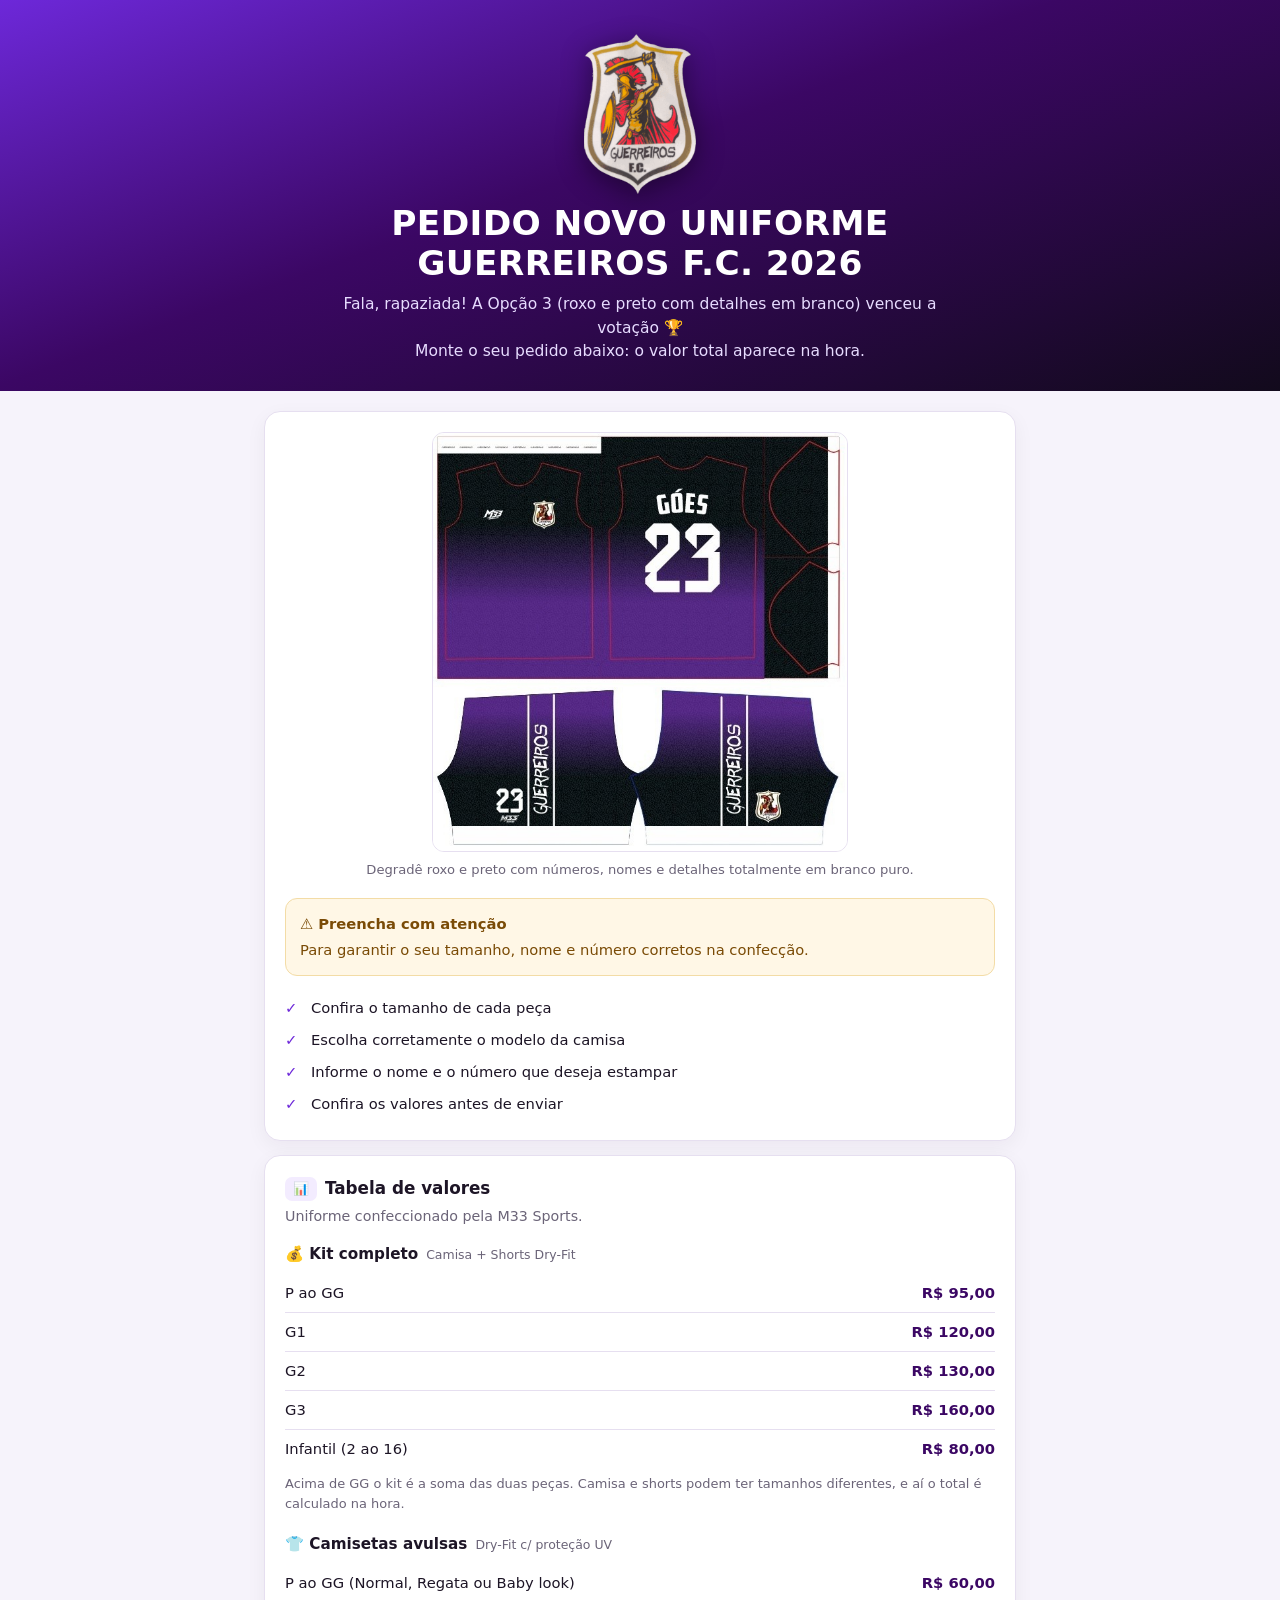
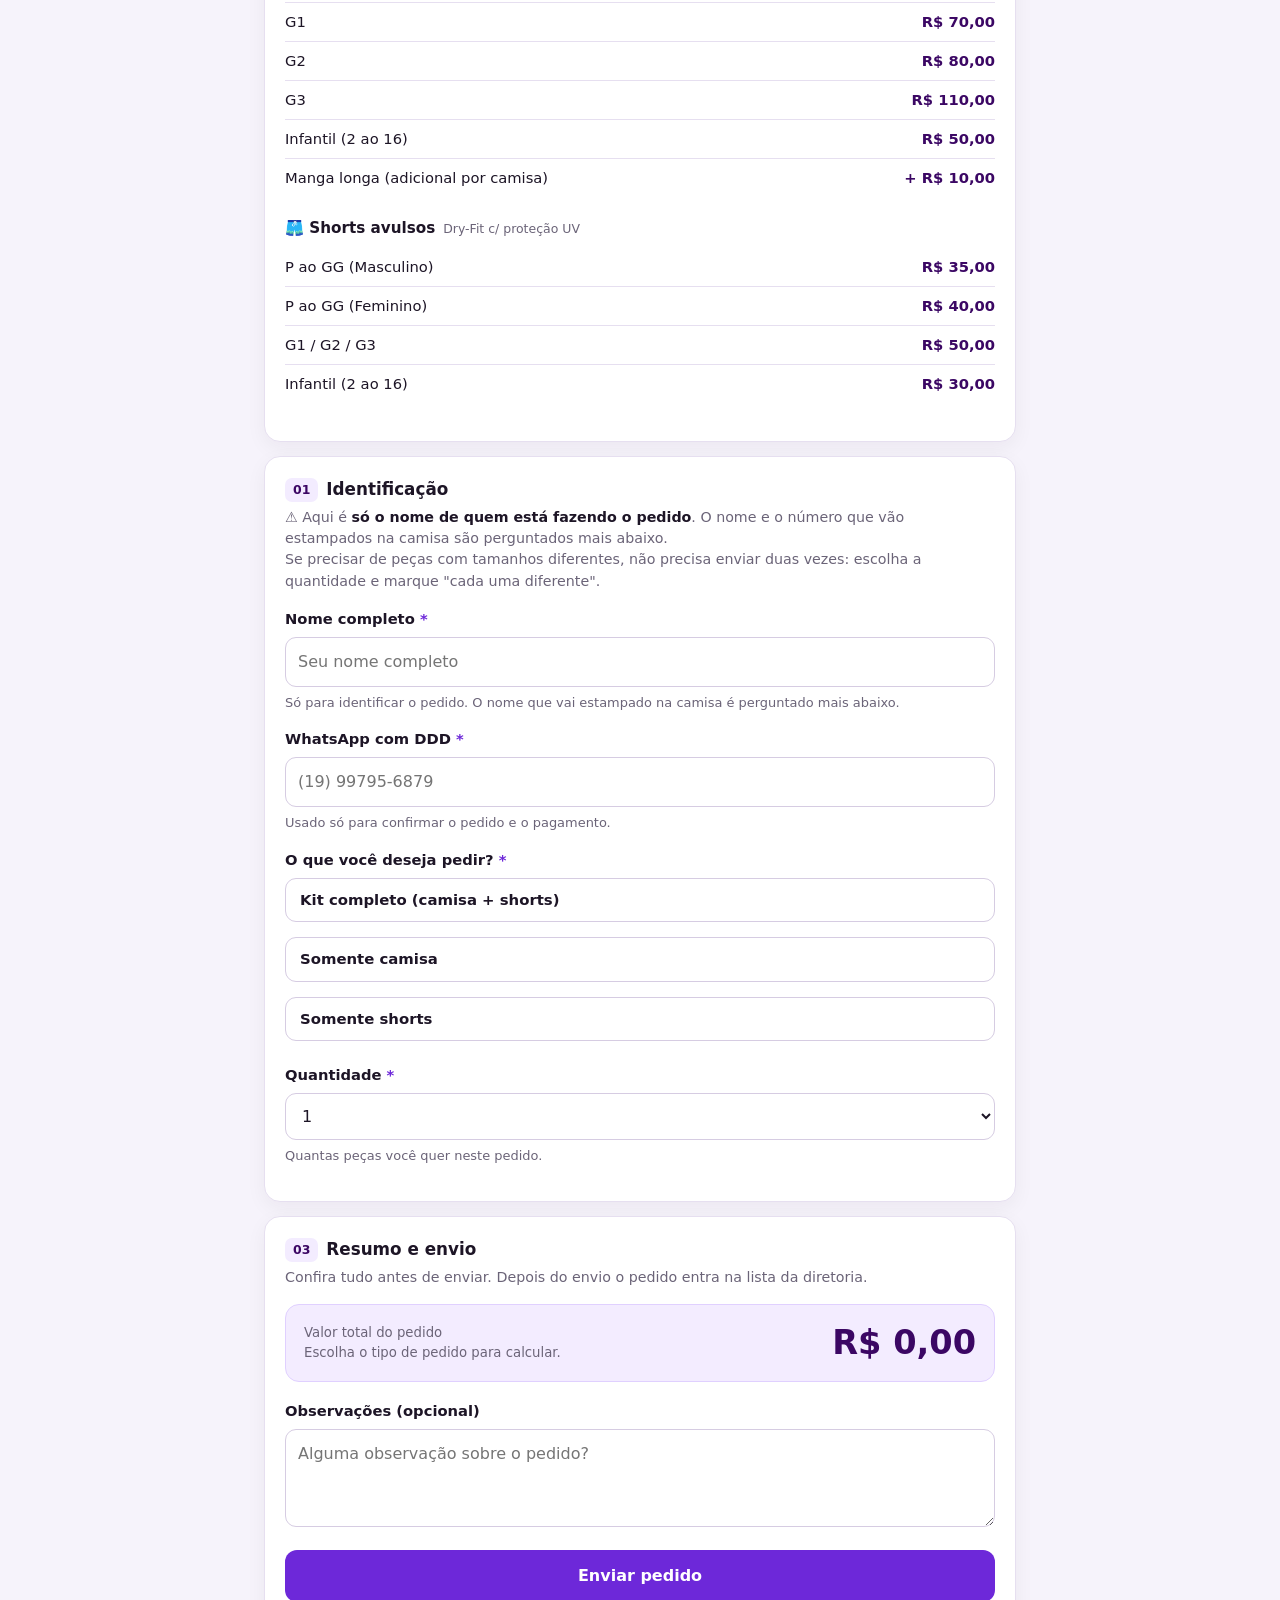
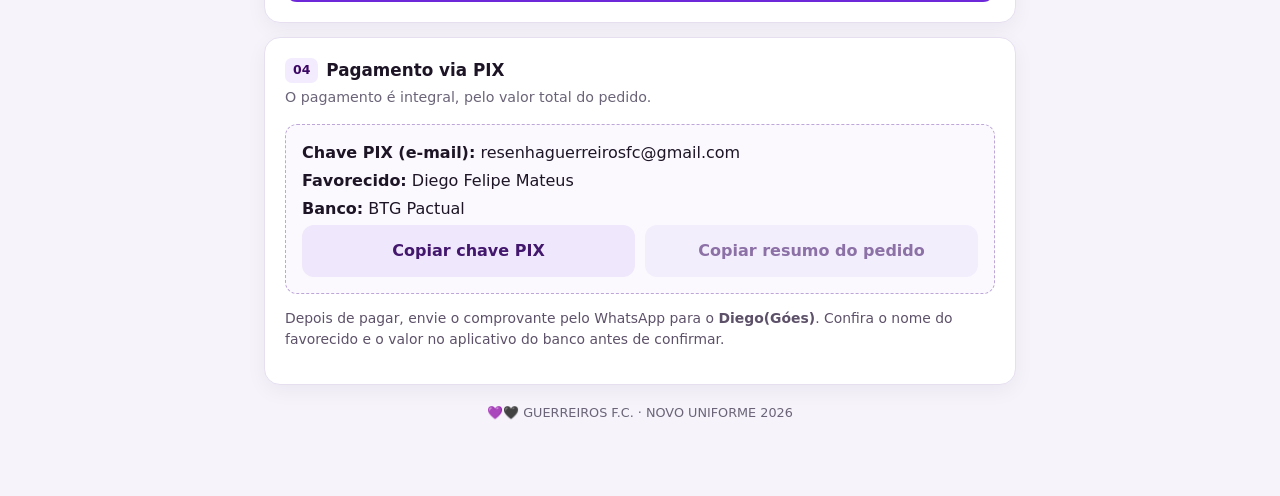
==== static/uniforme/index.html @ be7b04c0 "fix(uniforme): show the sleeve question on the kit section too The handler that reveals it tested th" ====
<!DOCTYPE html>
<html lang="pt-BR">
<head>
<meta charset="utf-8">
<meta name="viewport" content="width=device-width, initial-scale=1">
<meta name="robots" content="noindex">
<meta name="theme-color" content="#2b0b45">
<link rel="icon" type="image/png" href="favicon-guerreiros.png">
<link rel="apple-touch-icon" href="apple-touch-icon.png">
<title>Pedido Novo Uniforme Guerreiros F.C. 2026</title>
<meta property="og:title" content="Pedido Novo Uniforme Guerreiros F.C. 2026">
<meta property="og:description" content="A Opção 3 venceu a votação. Escolha seu tamanho, modelo e número. O valor total aparece na hora.">
<meta property="og:image" content="https://dfmateus.github.io/uniforme/uniforme-opcao-3.jpg">
<meta property="og:type" content="website">
<style>
:root{
  --purple:#6d28d9; --purple-deep:#3b0764; --purple-soft:#f3ecff;
  --ink:#1d1526; --muted:#6b6478; --line:#e6dff0; --bg:#f6f3fb;
  --ok:#15803d; --err:#b91c1c; --radius:16px;
}
*{box-sizing:border-box}
.hidden{display:none!important}
html{scroll-behavior:smooth}
body{margin:0;background:var(--bg);color:var(--ink);line-height:1.5;
  font-family:system-ui,-apple-system,"Segoe UI",Roboto,Arial,sans-serif}

/* Header mirrors the uniform: purple fading into black */
header{background:linear-gradient(160deg,#6d28d9 0%,#3b0764 45%,#120a1c 100%);color:#fff;
  padding:34px 18px 28px;text-align:center}
header .eyebrow{font-size:.74rem;letter-spacing:.18em;text-transform:uppercase;opacity:.75}
header h1{font-size:clamp(1.5rem,5.2vw,2.15rem);line-height:1.15;margin:8px 0 10px;letter-spacing:.01em}
header p{max-width:620px;margin:0 auto;color:#e7dcff;font-size:.97rem}
header .crest{display:block;margin:0 auto 10px;width:112px;height:auto;
  filter:drop-shadow(0 6px 14px rgba(0,0,0,.45))}

main{max-width:780px;margin:20px auto 0;padding:0 14px 48px}
.card{background:#fff;border:1px solid var(--line);border-radius:var(--radius);
  padding:20px;margin:14px 0;box-shadow:0 6px 20px rgba(42,18,49,.05)}
.card h2{font-size:1.05rem;margin:0 0 4px;display:flex;align-items:center;gap:8px}
.card h2 .num{background:var(--purple-soft);color:var(--purple-deep);font-size:.78rem;
  font-weight:800;border-radius:7px;padding:3px 8px}
.card .lead{color:var(--muted);font-size:.89rem;margin:0 0 16px}
.card .lead strong{color:var(--ink)}

figure{margin:0}
/* Capped height so the form is not pushed below the fold on a desktop screen.
   On a phone the width limit wins first and nothing changes. */
figure img{display:block;margin:0 auto;max-width:100%;max-height:420px;width:auto;height:auto;
  border-radius:12px;border:1px solid var(--line)}
figcaption{font-size:.82rem;color:var(--muted);margin-top:8px;text-align:center}

.checklist{margin:16px 0 0;padding:0;list-style:none}
.checklist li{position:relative;padding:5px 0 5px 26px;font-size:.92rem}
.checklist li::before{content:"✓";position:absolute;left:0;top:5px;color:var(--purple);font-weight:800}

h3.pricegroup{font-size:.95rem;margin:20px 0 8px;display:flex;align-items:baseline;gap:8px;flex-wrap:wrap}
h3.pricegroup:first-of-type{margin-top:4px}
h3.pricegroup span{font-size:.78rem;font-weight:500;color:var(--muted)}
table.price{width:100%;border-collapse:collapse;font-size:.92rem;margin-bottom:18px}
table.price td{padding:8px 0;border-bottom:1px solid var(--line)}
table.price td:last-child{text-align:right;font-weight:750;white-space:nowrap;color:var(--purple-deep)}
table.price tr:last-child td{border-bottom:0}

.field{margin:16px 0}
.field:first-of-type{margin-top:0}
label,.legend{display:block;font-size:.92rem;font-weight:650;margin-bottom:7px}
.req{color:var(--purple);font-weight:800}
input[type=text],input[type=tel],select,textarea{
  width:100%;padding:12px;border:1px solid #d6cce2;border-radius:11px;background:#fff;
  font:inherit;color:var(--ink)}
input:focus-visible,select:focus-visible,textarea:focus-visible{
  outline:3px solid #cdb2fb;outline-offset:1px;border-color:var(--purple)}
textarea{resize:vertical}
.hint{font-size:.81rem;color:var(--muted);margin:6px 0 0}
.upper{text-transform:uppercase}
.two{display:grid;grid-template-columns:repeat(2,minmax(0,1fr));gap:14px}
fieldset{border:0;padding:0;margin:16px 0}
fieldset:first-of-type{margin-top:0}

/* Radio chips: easier to hit on a phone than a dropdown */
.chips{display:flex;flex-wrap:wrap;gap:8px}
.chip{position:relative;display:inline-flex}
.chip input{position:absolute;inset:0;opacity:0;cursor:pointer;margin:0}
.chip span{display:inline-flex;align-items:center;justify-content:center;min-width:52px;
  padding:10px 14px;border:1px solid #d6cce2;border-radius:11px;background:#fff;
  font-size:.93rem;font-weight:620;cursor:pointer;transition:background .12s,border-color .12s}
.chip input:checked+span{background:var(--purple);border-color:var(--purple);color:#fff}
.chip input:focus-visible+span{outline:3px solid #cdb2fb;outline-offset:1px}
.chips.wide .chip span{min-width:0;flex:1}
.chips.stack{flex-direction:column}
.chips.stack .chip,.chips.stack .chip span{width:100%}
.chips.stack .chip span{justify-content:flex-start}

/* One card per piece when the order has several different ones */
.variant{border:1px solid var(--line);border-radius:14px;padding:16px;margin:0 0 14px;background:#fcfbfe}
.variant:last-child{margin-bottom:0}
.variantTitle{margin:0 0 14px;font-size:.84rem;font-weight:800;letter-spacing:.04em;
  text-transform:uppercase;color:var(--purple-deep);background:var(--purple-soft);
  display:inline-block;padding:5px 11px;border-radius:999px}

.err{display:none;color:var(--err);font-size:.84rem;font-weight:620;margin-top:7px}
.invalid .err{display:block}
.invalid .chip span,.invalid input[type=text],.invalid input[type=tel],.invalid select{border-color:var(--err)}

.pricebox{background:var(--purple-soft);border:1px solid #e0d0ff;border-radius:14px;padding:18px}
.totalrow{display:flex;align-items:center;justify-content:space-between;gap:14px;flex-wrap:wrap}
.total{font-size:2.1rem;font-weight:850;color:var(--purple-deep);white-space:nowrap;line-height:1}
.small{font-size:.83rem;color:var(--muted)}
.breakdown{margin:12px 0 0;padding:12px 0 0;border-top:1px dashed #cdb8f0;font-size:.86rem}
.breakdown div{display:flex;justify-content:space-between;gap:12px;padding:2px 0}

button{border:0;border-radius:12px;padding:14px 16px;font:inherit;font-weight:750;cursor:pointer}
button:disabled{opacity:.6;cursor:not-allowed}
.primary{background:var(--purple);color:#fff;width:100%;font-size:1rem}
.primary:hover:not(:disabled){background:#5b21b6}
.secondary{background:#efe7fb;color:#42176d;width:100%}
.secondary:hover:not(:disabled){background:#e5d8f8}
.actions{display:grid;grid-template-columns:1fr 1fr;gap:10px;margin-top:14px}

.pix{background:#fbf9fe;border:1px dashed #bda6d8;border-radius:12px;padding:16px;overflow-wrap:anywhere}
.pix div+div{margin-top:4px}
.notice{font-size:.87rem;color:#5d5169}
.banner{border-radius:12px;padding:14px;margin-top:16px;font-size:.92rem}
.banner.ok{background:#eafaf0;border:1px solid #b6e6c9;color:#14532d}
.banner.warn{background:#fff7e6;border:1px solid #f3dca6;color:#7a4b06}
.banner.bad{background:#fdecec;border:1px solid #f3bfbf;color:#7f1d1d}
.banner strong{display:block;margin-bottom:4px}
pre.summary{white-space:pre-wrap;font:inherit;font-size:.9rem;background:#faf8fd;
  border:1px solid var(--line);border-radius:11px;padding:14px;margin:12px 0}
.hp{position:absolute;left:-9999px;width:1px;height:1px;overflow:hidden}
footer{text-align:center;color:var(--muted);font-size:.8rem;padding:4px 0 26px}

@media(max-width:600px){
  .two,.actions{grid-template-columns:1fr}
  .card{padding:16px}
  .total{font-size:1.8rem}
  .chip span{min-width:46px;padding:10px 12px}
}
</style>
</head>
<body>

<header>
  <img class="crest" src="escudo-guerreiros.png" width="112" height="160"
       alt="Escudo do Guerreiros F.C.: guerreiro com elmo, escudo e espada erguida">
  <h1>PEDIDO NOVO UNIFORME<br>GUERREIROS F.C. 2026</h1>
  <p>Fala, rapaziada! A Opção 3 (roxo e preto com detalhes em branco) venceu a votação 🏆<br>
     Monte o seu pedido abaixo: o valor total aparece na hora.</p>
</header>

<main>

<section class="card">
  <figure>
    <img src="uniforme-opcao-3.jpg" alt="Arte do uniforme: camisa com degradê roxo e preto, nome e número em branco, e shorts com a faixa GUERREIROS na lateral" loading="lazy">
    <figcaption>Degradê roxo e preto com números, nomes e detalhes totalmente em branco puro.</figcaption>
  </figure>

  <div class="banner warn" style="margin-top:18px">
    <strong>⚠️ Preencha com atenção</strong>
    Para garantir o seu tamanho, nome e número corretos na confecção.
  </div>

  <ul class="checklist">
    <li>Confira o tamanho de cada peça</li>
    <li>Escolha corretamente o modelo da camisa</li>
    <li>Informe o nome e o número que deseja estampar</li>
    <li>Confira os valores antes de enviar</li>
  </ul>
</section>

<section class="card">
  <h2><span class="num">📊</span> Tabela de valores</h2>
  <p class="lead">Uniforme confeccionado pela M33 Sports.</p>

  <h3 class="pricegroup">💰 Kit completo <span>Camisa + Shorts Dry-Fit</span></h3>
  <table class="price">
    <tr><td>P ao GG</td><td>R$ 95,00</td></tr>
    <tr><td>G1</td><td>R$ 120,00</td></tr>
    <tr><td>G2</td><td>R$ 130,00</td></tr>
    <tr><td>G3</td><td>R$ 160,00</td></tr>
    <tr><td>Infantil (2 ao 16)</td><td>R$ 80,00</td></tr>
  </table>
  <p class="hint" style="margin:-12px 0 18px">Acima de GG o kit é a soma das duas peças. Camisa e shorts podem ter tamanhos diferentes, e aí o total é calculado na hora.</p>

  <h3 class="pricegroup">👕 Camisetas avulsas <span>Dry-Fit c/ proteção UV</span></h3>
  <table class="price">
    <tr><td>P ao GG (Normal, Regata ou Baby look)</td><td>R$ 60,00</td></tr>
    <tr><td>G1</td><td>R$ 70,00</td></tr>
    <tr><td>G2</td><td>R$ 80,00</td></tr>
    <tr><td>G3</td><td>R$ 110,00</td></tr>
    <tr><td>Infantil (2 ao 16)</td><td>R$ 50,00</td></tr>
    <tr><td>Manga longa (adicional por camisa)</td><td>+ R$ 10,00</td></tr>
  </table>

  <h3 class="pricegroup">🩳 Shorts avulsos <span>Dry-Fit c/ proteção UV</span></h3>
  <table class="price">
    <tr><td>P ao GG (Masculino)</td><td>R$ 35,00</td></tr>
    <tr><td>P ao GG (Feminino)</td><td>R$ 40,00</td></tr>
    <tr><td>G1 / G2 / G3</td><td>R$ 50,00</td></tr>
    <tr><td>Infantil (2 ao 16)</td><td>R$ 30,00</td></tr>
  </table>
</section>

<form id="order" novalidate>
  <!-- Honeypot. A human never sees this; bots fill every field they find. -->
  <div class="hp" aria-hidden="true"><label for="website">Não preencha</label><input type="text" id="website" name="website" tabindex="-1" autocomplete="off"></div>

  <section class="card">
    <h2><span class="num">01</span> Identificação</h2>
    <p class="lead">⚠️ Aqui é <strong>só o nome de quem está fazendo o pedido</strong>. O nome e o número que vão estampados na camisa são perguntados mais abaixo.<br>
      Se precisar de peças com tamanhos diferentes, não precisa enviar duas vezes: escolha a quantidade e marque "cada uma diferente".</p>

    <div class="field" id="f-nome">
      <label for="nome">Nome completo <span class="req">*</span></label>
      <input type="text" id="nome" name="nome" autocomplete="name" placeholder="Seu nome completo" maxlength="80">
      <p class="hint">Só para identificar o pedido. O nome que vai estampado na camisa é perguntado mais abaixo.</p>
      <p class="err">Informe seu nome completo.</p>
    </div>

    <div class="field" id="f-whatsapp">
      <label for="whatsapp">WhatsApp com DDD <span class="req">*</span></label>
      <input type="tel" id="whatsapp" name="whatsapp" inputmode="numeric" autocomplete="tel" placeholder="(19) 99795-6879" maxlength="16">
      <p class="hint">Usado só para confirmar o pedido e o pagamento.</p>
      <p class="err">Informe um número com DDD, 10 ou 11 dígitos.</p>
    </div>

    <fieldset id="f-tipo">
      <span class="legend">O que você deseja pedir? <span class="req">*</span></span>
      <div class="chips stack" data-chips="tipo"></div>
      <p class="err">Escolha o tipo do pedido.</p>
    </fieldset>

    <div class="field" id="f-quantidade">
      <label for="quantidade">Quantidade <span class="req">*</span></label>
      <select id="quantidade" name="quantidade">
        <option value="1" selected>1</option><option value="2">2</option><option value="3">3</option>
        <option value="4">4</option><option value="5">5</option><option value="6">6</option>
        <option value="7">7</option><option value="8">8</option><option value="9">9</option><option value="10">10</option>
      </select>
      <p class="hint">Quantas peças você quer neste pedido.</p>
    </div>

    <fieldset id="f-modo" class="hidden">
      <span class="legend">As peças são todas iguais? <span class="req">*</span></span>
      <div class="chips stack" data-chips="modo"></div>
      <p class="hint">Iguais quer dizer mesmo tamanho, modelo, nome e número em todas.</p>
      <p class="err">Escolha se as peças são iguais ou diferentes.</p>
    </fieldset>
  </section>

  <!-- 02 - KIT -->
  <section class="card hidden" id="sec-kit" data-type="kit">
    <h2><span class="num">02</span> Kit completo</h2>
    <p class="lead">Camisa + shorts Dry-Fit com proteção UV. P ao GG sai por R$&nbsp;95,00. Nos outros tamanhos o total é a soma das duas peças.</p>

    <fieldset id="f-kitCamisaTamanho">
      <span class="legend">Tamanho da camisa <span class="req">*</span></span>
      <div class="chips" data-chips="kitCamisaTamanho"></div>
      <p class="err">Escolha o tamanho da camisa.</p>
    </fieldset>
    <div class="field hidden" id="f-kitCamisaInfantil">
      <label for="kitCamisaInfantil">Tamanho infantil da camisa <span class="req">*</span></label>
      <select id="kitCamisaInfantil" name="kitCamisaInfantil" data-child="true"></select>
      <p class="err">Escolha o tamanho infantil da camisa.</p>
    </div>

    <fieldset id="f-kitCamisaModelo">
      <span class="legend">Modelo da camisa <span class="req">*</span></span>
      <div class="chips" data-chips="kitCamisaModelo"></div>
      <p class="err">Escolha o modelo da camisa.</p>
    </fieldset>

    <fieldset id="f-kitManga" class="hidden">
      <span class="legend">Manga <span class="req">*</span></span>
      <div class="chips" data-chips="kitManga"></div>
      <p class="hint">A manga longa custa R$ 10,00 a mais por camisa.</p>
      <p class="err">Escolha o comprimento da manga.</p>
    </fieldset>

    <fieldset id="f-kitShortsTamanho">
      <span class="legend">Tamanho do shorts <span class="req">*</span></span>
      <div class="chips" data-chips="kitShortsTamanho"></div>
      <p class="err">Escolha o tamanho do shorts.</p>
    </fieldset>
    <div class="field hidden" id="f-kitShortsInfantil">
      <label for="kitShortsInfantil">Tamanho infantil do shorts <span class="req">*</span></label>
      <select id="kitShortsInfantil" name="kitShortsInfantil" data-child="true"></select>
      <p class="err">Escolha o tamanho infantil do shorts.</p>
    </div>

    <fieldset id="f-kitShortsModelo">
      <span class="legend">Modelo do shorts <span class="req">*</span></span>
      <div class="chips" data-chips="kitShortsModelo"></div>
      <p class="err">Escolha o modelo do shorts.</p>
    </fieldset>

    <div class="two">
      <div class="field" id="f-kitEstampa">
        <label for="kitEstampa">Nome para estampar nas costas <span class="req">*</span></label>
        <input type="text" id="kitEstampa" name="kitEstampa" class="upper" maxlength="14" placeholder="GÓES" autocomplete="off">
        <p class="hint">Exatamente como deve aparecer, com acento se tiver.</p>
        <p class="err">Informe o nome que vai estampado.</p>
      </div>
      <div class="field" id="f-kitNumero">
        <label for="kitNumero">Número do uniforme <span class="req">*</span></label>
        <input type="text" id="kitNumero" name="kitNumero" inputmode="numeric" maxlength="2" placeholder="23" autocomplete="off">
        <p class="hint">Vai nas costas da camisa e no shorts.</p>
        <p class="err">Informe um número de 0 a 99.</p>
      </div>
    </div>
  </section>

  <!-- 03 - CAMISA AVULSA -->
  <section class="card hidden" id="sec-camisa" data-type="camisa">
    <h2><span class="num">02</span> Camisa avulsa</h2>
    <p class="lead">Dry-Fit com proteção UV. P ao GG R$&nbsp;60,00 · G1 R$&nbsp;70,00 · G2 R$&nbsp;80,00 · G3 R$&nbsp;110,00 · Infantil R$&nbsp;50,00.</p>

    <fieldset id="f-camisaModelo">
      <span class="legend">Modelo da camisa <span class="req">*</span></span>
      <div class="chips" data-chips="camisaModelo"></div>
      <p class="err">Escolha o modelo da camisa.</p>
    </fieldset>

    <fieldset id="f-camisaManga" class="hidden">
      <span class="legend">Manga <span class="req">*</span></span>
      <div class="chips" data-chips="camisaManga"></div>
      <p class="hint">A manga longa custa R$ 10,00 a mais por camisa.</p>
      <p class="err">Escolha o comprimento da manga.</p>
    </fieldset>

    <fieldset id="f-camisaTamanho">
      <span class="legend">Tamanho da camisa <span class="req">*</span></span>
      <div class="chips" data-chips="camisaTamanho"></div>
      <p class="err">Escolha o tamanho da camisa.</p>
    </fieldset>
    <div class="field hidden" id="f-camisaInfantil">
      <label for="camisaInfantil">Tamanho infantil <span class="req">*</span></label>
      <select id="camisaInfantil" name="camisaInfantil" data-child="true"></select>
      <p class="err">Escolha o tamanho infantil.</p>
    </div>

    <div class="two">
      <div class="field" id="f-camisaEstampa">
        <label for="camisaEstampa">Nome para estampar nas costas <span class="req">*</span></label>
        <input type="text" id="camisaEstampa" name="camisaEstampa" class="upper" maxlength="14" placeholder="GÓES" autocomplete="off">
        <p class="hint">Exatamente como deve aparecer, com acento se tiver.</p>
        <p class="err">Informe o nome que vai estampado.</p>
      </div>
      <div class="field" id="f-camisaNumero">
        <label for="camisaNumero">Número <span class="req">*</span></label>
        <input type="text" id="camisaNumero" name="camisaNumero" inputmode="numeric" maxlength="2" placeholder="23" autocomplete="off">
        <p class="hint">Vai estampado nas costas.</p>
        <p class="err">Informe um número de 0 a 99.</p>
      </div>
    </div>
  </section>

  <!-- 04 - SHORTS AVULSO -->
  <section class="card hidden" id="sec-shorts" data-type="shorts">
    <h2><span class="num">02</span> Shorts avulso</h2>
    <p class="lead">Dry-Fit com proteção UV. P ao GG masculino R$&nbsp;35,00 · P ao GG feminino R$&nbsp;40,00 · G1, G2 e G3 R$&nbsp;50,00 · Infantil R$&nbsp;30,00.</p>

    <fieldset id="f-shortsModelo">
      <span class="legend">Modelo do shorts <span class="req">*</span></span>
      <div class="chips" data-chips="shortsModelo"></div>
      <p class="err">Escolha o modelo do shorts.</p>
    </fieldset>

    <fieldset id="f-shortsTamanho">
      <span class="legend">Tamanho do shorts <span class="req">*</span></span>
      <div class="chips" data-chips="shortsTamanho"></div>
      <p class="err">Escolha o tamanho do shorts.</p>
    </fieldset>
    <div class="field hidden" id="f-shortsInfantil">
      <label for="shortsInfantil">Tamanho infantil <span class="req">*</span></label>
      <select id="shortsInfantil" name="shortsInfantil" data-child="true"></select>
      <p class="err">Escolha o tamanho infantil.</p>
    </div>

    <div class="field" id="f-shortsNumero">
      <label for="shortsNumero">Número <span class="req">*</span></label>
      <input type="text" id="shortsNumero" name="shortsNumero" inputmode="numeric" maxlength="2" placeholder="23" autocomplete="off">
      <p class="hint">Vai estampado no calção.</p>
      <p class="err">Informe um número de 0 a 99.</p>
    </div>
  </section>

  <!-- 02 - PEÇAS DIFERENTES: um bloco por peça, montado pelo JS -->
  <section class="card hidden" id="sec-variados">
    <h2><span class="num">02</span> <span id="variadosTitulo">Peças do pedido</span></h2>
    <p class="lead">Preencha cada peça separadamente. Cada uma pode ter tamanho, modelo, nome e número diferentes.</p>
    <div id="variantBlocks"></div>
  </section>

  <!-- 05 - RESUMO -->
  <section class="card">
    <h2><span class="num">03</span> Resumo e envio</h2>
    <p class="lead">Confira tudo antes de enviar. Depois do envio o pedido entra na lista da diretoria.</p>

    <div class="pricebox">
      <div class="totalrow">
        <div>
          <div class="small">Valor total do pedido</div>
          <div id="priceDescription" class="small">Escolha o tipo de pedido para calcular.</div>
        </div>
        <div id="total" class="total" aria-live="polite">R$ 0,00</div>
      </div>
      <div id="breakdown" class="breakdown hidden"></div>
    </div>

    <div class="field" style="margin-top:18px">
      <label for="observacoes">Observações (opcional)</label>
      <textarea id="observacoes" name="observacoes" rows="3" maxlength="400" placeholder="Alguma observação sobre o pedido?"></textarea>
    </div>

    <button class="primary" type="submit" id="submitBtn">Enviar pedido</button>
    <div id="feedback" aria-live="polite"></div>
  </section>
</form>

<section class="card">
  <h2><span class="num">04</span> Pagamento via PIX</h2>
  <p class="lead">O pagamento é integral, pelo valor total do pedido.</p>
  <div class="pix">
    <div><strong>Chave PIX (e-mail):</strong> <span id="pixKeyText">resenhaguerreirosfc@gmail.com</span></div>
    <div><strong>Favorecido:</strong> Diego Felipe Mateus</div>
    <div><strong>Banco:</strong> BTG Pactual</div>
    <div class="actions">
      <button class="secondary" type="button" id="copyPix">Copiar chave PIX</button>
      <button class="secondary" type="button" id="copySummaryTop" disabled>Copiar resumo do pedido</button>
    </div>
  </div>
  <p class="notice" style="margin-top:14px">Depois de pagar, envie o comprovante pelo WhatsApp para o <strong>Diego(Góes)</strong>. Confira o nome do favorecido e o valor no aplicativo do banco antes de confirmar.</p>
</section>

<footer>💜🖤 GUERREIROS F.C. · NOVO UNIFORME 2026</footer>
</main>

<script>
"use strict";

/* ------------------------------------------------------------------ *
 * CONFIG - the only block that needs editing after deploy
 * ------------------------------------------------------------------ */
const CONFIG = {
  // Apps Script Web App /exec URL. While empty, the page still works: it shows the
  // summary and the WhatsApp button instead of recording the order.
  // Script bound to the spreadsheet "Pedidos Uniforme Guerreiros FC 2026".
  endpoint: "https://script.google.com/macros/s/AKfycbzdvWFK5QsWZpdanAXpgMgGA-W8REr8YEk_vgu9JLSoWChkgcJrqfDo1t1im4iH87gB/exec",

  // WhatsApp that receives the order as a fallback. Digits only, country code first.
  // Diego (Góes), (19) 99679-1162. Leave empty to hide the button.
  whatsapp: "5519996791162",

  // Travels in the page source, so it is not a secret. It only stops bots that
  // crawl for open Apps Script endpoints.
  token: "guerreiros-2026",

  pixKey: "resenhaguerreirosfc@gmail.com",
  pixOwner: "Diego Felipe Mateus",
  pixBank: "BTG Pactual"
};

/* ------------------------------------------------------------------ *
 * Option data. Labels match the Google Form so the two can coexist.
 * ------------------------------------------------------------------ */
const SIZES = ["P", "M", "G", "GG", "G1", "G2", "G3", "Infantil"];
const CHILD_SIZES = ["2", "4", "6", "8", "10", "12", "14", "16"];
const SHIRT_MODELS = ["Normal", "Regata", "Feminino Baby look"];
const SHORTS_MODELS = ["Masculino", "Feminino"];
// Manga longa é adicional na tabela da M33, não um modelo. Regata não tem manga,
// então a escolha some quando o modelo é regata.
const SLEEVES = [
  { value: "Curta", label: "Manga curta" },
  { value: "Longa", label: "Manga longa (+R$ 10,00)" }
];
const LONG_SLEEVE_EXTRA = 10;   // reais por peça, "MANGA LONGA ADICIONAR R$ 10,00"
const LONG_SLEEVE_SUFFIX = " manga longa";
const ORDER_TYPES = [
  { value: "kit", label: "Kit completo (camisa + shorts)" },
  { value: "camisa", label: "Somente camisa" },
  { value: "shorts", label: "Somente shorts" }
];

const form = document.getElementById("order");
const $ = (id) => document.getElementById(id);

/* ------------------------------------------------------------------ *
 * Rendering
 * ------------------------------------------------------------------ */
function renderChips(name, values, opts) {
  const box = document.querySelector('[data-chips="' + name + '"]');
  if (!box) return;
  box.innerHTML = values.map(function (v) {
    const value = typeof v === "string" ? v : v.value;
    const label = typeof v === "string" ? v : v.label;
    return '<label class="chip"><input type="radio" name="' + name + '" value="' +
           value + '"><span>' + label + "</span></label>";
  }).join("");
  if (opts && opts.wide) box.classList.add("wide");
}

function renderChildSelect(id) {
  $(id).innerHTML = '<option value="">Selecione</option>' +
    CHILD_SIZES.map(function (s) { return '<option value="' + s + '">' + s + "</option>"; }).join("");
}

renderChips("tipo", ORDER_TYPES);
["kitCamisaTamanho", "kitShortsTamanho", "camisaTamanho", "shortsTamanho"]
  .forEach(function (n) { renderChips(n, SIZES); });
renderChips("kitCamisaModelo", SHIRT_MODELS);
renderChips("camisaModelo", SHIRT_MODELS);
renderChips("kitManga", SLEEVES);
renderChips("camisaManga", SLEEVES);
renderChips("kitShortsModelo", SHORTS_MODELS);
renderChips("shortsModelo", SHORTS_MODELS);
["kitCamisaInfantil", "kitShortsInfantil", "camisaInfantil", "shortsInfantil"].forEach(renderChildSelect);

/* ------------------------------------------------------------------ *
 * Reading the form
 * ------------------------------------------------------------------ */
function radio(name) {
  const el = form.elements[name];
  return el ? (el.value || "") : "";
}
function text(id) {
  return ($(id).value || "").trim();
}
function digits(s) {
  return (s || "").replace(/\D+/g, "");
}

/* ------------------------------------------------------------------ *
 * Pricing - M33 Sports table, orders above 10 pieces
 * ------------------------------------------------------------------ */
const STANDARD = ["P", "M", "G", "GG"];

function shirtPrice(size, longSleeve) {
  return shirtBasePrice(size) + (longSleeve ? LONG_SLEEVE_EXTRA : 0);
}
function shirtBasePrice(size) {
  if (STANDARD.indexOf(size) > -1) return 60;
  if (size === "G1") return 70;
  if (size === "G2") return 80;
  if (size === "G3") return 110;
  if (size === "Infantil") return 50;
  return 0;
}
function shortsPrice(size, model) {
  if (STANDARD.indexOf(size) > -1) return model === "Feminino" ? 40 : 35;
  if (size === "G1" || size === "G2" || size === "G3") return 50;
  if (size === "Infantil") return 30;
  return 0;
}
// The kit is the sum of both pieces, with one exception: P to GG is a flat R$ 95,00.
// That exception is what the kit table in the Google Form calls the promo price
// (infantil 80, G1 120, G2 130, G3 160 are already the plain sum).
function kitPrice(shirtSize, shortsSize, shortsModel, longSleeve) {
  var extra = longSleeve ? LONG_SLEEVE_EXTRA : 0;
  if (STANDARD.indexOf(shirtSize) > -1 && STANDARD.indexOf(shortsSize) > -1) return 95 + extra;
  return shirtBasePrice(shirtSize) + extra + shortsPrice(shortsSize, shortsModel);
}

const brl = (n) => n.toLocaleString("pt-BR", { style: "currency", currency: "BRL" });

/* ------------------------------------------------------------------ *
 * Items
 *
 * An order is a list of items. "Todas iguais" is one item with qtd = N,
 * "cada uma diferente" is N items with qtd = 1. Everything downstream, price,
 * validation, summary and payload, works on that list and never needs to know
 * which of the two the person picked.
 * ------------------------------------------------------------------ */
const FIELDS = {
  kit: ["camisaTamanho", "camisaInfantil", "camisaModelo", "manga",
        "shortsTamanho", "shortsInfantil", "shortsModelo", "estampa", "numero"],
  camisa: ["camisaModelo", "manga", "camisaTamanho", "camisaInfantil", "estampa", "numero"],
  shorts: ["shortsModelo", "shortsTamanho", "shortsInfantil", "numero"]
};

// The three original sections keep the ids they were written with, so the map from
// a canonical field name to an element id is spelled out instead of derived.
const STATIC_IDS = {
  kit: { camisaTamanho: "kitCamisaTamanho", camisaInfantil: "kitCamisaInfantil",
         camisaModelo: "kitCamisaModelo", manga: "kitManga", shortsTamanho: "kitShortsTamanho",
         shortsInfantil: "kitShortsInfantil", shortsModelo: "kitShortsModelo",
         estampa: "kitEstampa", numero: "kitNumero" },
  camisa: { camisaModelo: "camisaModelo", manga: "camisaManga", camisaTamanho: "camisaTamanho",
            camisaInfantil: "camisaInfantil", estampa: "camisaEstampa", numero: "camisaNumero" },
  shorts: { shortsModelo: "shortsModelo", shortsTamanho: "shortsTamanho",
            shortsInfantil: "shortsInfantil", numero: "shortsNumero" }
};

// index null means the static block; 1..N are the per-item blocks.
function idsFor(tipo, index) {
  if (index === null) return STATIC_IDS[tipo];
  const map = {};
  FIELDS[tipo].forEach(function (field) { map[field] = "v" + index + "_" + field; });
  return map;
}

function sizeLabel(base, child) {
  if (base !== "Infantil") return base;
  return child ? "Infantil " + child : "Infantil";
}

function readItem(tipo, ids, qtd) {
  const get = (field) => (ids[field] && $(ids[field]) ? $(ids[field]).value : "");
  return {
    tipo: tipo,
    qtd: qtd,
    camisaModelo: ids.camisaModelo ? radio(ids.camisaModelo) : "",
    manga: ids.manga ? radio(ids.manga) : "",
    camisaBase: ids.camisaTamanho ? radio(ids.camisaTamanho) : "",
    camisaChild: ids.camisaInfantil ? get("camisaInfantil") : "",
    shortsModelo: ids.shortsModelo ? radio(ids.shortsModelo) : "",
    shortsBase: ids.shortsTamanho ? radio(ids.shortsTamanho) : "",
    shortsChild: ids.shortsInfantil ? get("shortsInfantil") : "",
    estampa: ids.estampa ? (get("estampa") || "").trim() : "",
    numero: ids.numero ? (get("numero") || "").trim() : "",
    ids: ids
  };
}

// One entry per block on screen. Returns [] while the type is not chosen.
function readItems() {
  const tipo = radio("tipo");
  if (!tipo) return [];
  const qty = parseInt($("quantidade").value, 10) || 1;
  if (!isVaried()) return [readItem(tipo, STATIC_IDS[tipo], qty)];
  const items = [];
  for (let i = 1; i <= qty; i++) items.push(readItem(tipo, idsFor(tipo, i), 1));
  return items;
}

function itemUnitPrice(item) {
  var longa = item.manga === "Longa";
  if (item.tipo === "kit") return kitPrice(item.camisaBase, item.shortsBase, item.shortsModelo, longa);
  if (item.tipo === "camisa") return shirtPrice(item.camisaBase, longa);
  if (item.tipo === "shorts") return shortsPrice(item.shortsBase, item.shortsModelo);
  return 0;
}

// Regata não tem manga, então nesses casos a pergunta nem aparece.
function needsSleeve(model) {
  return !!model && model !== "Regata";
}

function itemComplete(item) {
  var sleeveOk = !needsSleeve(item.camisaModelo) || !!item.manga;
  if (item.tipo === "kit") {
    return !!(item.camisaBase && item.camisaModelo && sleeveOk && item.shortsBase && item.shortsModelo);
  }
  if (item.tipo === "camisa") return !!(item.camisaBase && item.camisaModelo && sleeveOk);
  return !!(item.shortsBase && item.shortsModelo);
}

// O modelo que vai para a planilha e para a confecção já carrega a manga, então
// a grade de produção separa "Normal" de "Normal manga longa" sozinha.
function shirtModelWithSleeve(item) {
  if (!item.camisaModelo) return "";
  return item.camisaModelo + (item.manga === "Longa" ? LONG_SLEEVE_SUFFIX : "");
}

function itemLabel(item) {
  if (item.tipo === "kit") {
    return "Kit " + (item.manga === "Longa" ? "manga longa " : "") + sizeLabel(item.camisaBase, item.camisaChild) +
      (item.camisaBase === item.shortsBase && item.camisaChild === item.shortsChild
        ? "" : " + shorts " + sizeLabel(item.shortsBase, item.shortsChild));
  }
  if (item.tipo === "camisa") {
    return "Camisa " + shirtModelWithSleeve(item).toLowerCase() + " " + sizeLabel(item.camisaBase, item.camisaChild);
  }
  return "Shorts " + item.shortsModelo.toLowerCase() + " " + sizeLabel(item.shortsBase, item.shortsChild);
}

const TYPE_LABELS = { kit: "Kit completo", camisa: "Camisa avulsa", shorts: "Shorts avulso" };

function priceOf() {
  const tipo = radio("tipo");
  const items = readItems();
  if (!tipo) return { total: 0, desc: "Escolha o tipo de pedido para calcular.", lines: [], items: [] };

  const pending = items.filter(function (item) { return !itemComplete(item); }).length;
  if (pending) {
    return { total: 0, items: items, lines: [],
             desc: pending === items.length
               ? "Escolha os tamanhos e os modelos."
               : "Faltam " + pending + " de " + items.length + " peças para calcular." };
  }

  let total = 0;
  const lines = items.map(function (item, index) {
    const unit = itemUnitPrice(item);
    total += unit * item.qtd;
    const prefix = isVaried() ? (index + 1) + ". " : "";
    const suffix = item.qtd > 1 ? "  (x " + item.qtd + ")" : "";
    return [prefix + itemLabel(item) + suffix, unit * item.qtd];
  });

  return { total: total, items: items, lines: lines,
           desc: TYPE_LABELS[tipo] + (items.length > 1 ? " · " + items.length + " peças diferentes" : "") };
}

function updateTotal() {
  const p = priceOf();
  $("total").textContent = brl(p.total);
  $("priceDescription").textContent = p.desc;

  const box = $("breakdown");
  if (!p.lines.length) { box.classList.add("hidden"); box.innerHTML = ""; return; }
  box.innerHTML = p.lines.map(function (line) {
    return "<div><span>" + line[0] + "</span><span>" + brl(line[1]) + "</span></div>";
  }).join("");
  box.classList.remove("hidden");
}

/* ------------------------------------------------------------------ *
 * Conditional sections
 * ------------------------------------------------------------------ */
const SECTIONS = { kit: $("sec-kit"), camisa: $("sec-camisa"), shorts: $("sec-shorts") };
const MODES = [
  { value: "iguais", label: "Todas iguais" },
  { value: "variadas", label: "Cada uma diferente" }
];
renderChips("modo", MODES);

function quantity() {
  return parseInt($("quantidade").value, 10) || 1;
}
function isVaried() {
  return quantity() > 1 && radio("modo") === "variadas";
}

// Clears every input of a section. Without this, a size picked under "Kit" and then
// abandoned keeps sitting in the form state and leaks into the order.
function resetSection(section) {
  section.querySelectorAll("input[type=radio]").forEach(function (el) { el.checked = false; });
  section.querySelectorAll("input[type=text], select, textarea").forEach(function (el) { el.value = ""; });
  section.querySelectorAll(".invalid").forEach(function (el) { el.classList.remove("invalid"); });
}

/* Markup for one per-item block, built from the same option lists the static
   sections use. Field ids follow v<N>_<canonical>, and the wrapper that carries the
   error state is always "f-" + the field id, which is what mark() expects. */
function chipsField(id, legend, values) {
  return '<fieldset id="f-' + id + '"><span class="legend">' + legend +
         ' <span class="req">*</span></span><div class="chips" data-chips="' + id + '"></div>' +
         '<p class="err">Escolha ' + legend.toLowerCase() + '.</p></fieldset>';
}
function childField(id, legend) {
  return '<div class="field hidden" id="f-' + id + '"><label for="' + id + '">' + legend +
         ' <span class="req">*</span></label><select id="' + id + '"></select>' +
         '<p class="err">Escolha o tamanho infantil.</p></div>';
}
function textField(id, legend, placeholder, hint, extra) {
  return '<div class="field" id="f-' + id + '"><label for="' + id + '">' + legend +
         ' <span class="req">*</span></label><input type="text" id="' + id + '" ' + (extra || "") +
         ' placeholder="' + placeholder + '" autocomplete="off">' +
         '<p class="hint">' + hint + "</p>" +
         '<p class="err">Preencha este campo.</p></div>';
}

function variantBlock(tipo, index) {
  const ids = idsFor(tipo, index);
  let body = "";
  if (tipo === "kit" || tipo === "camisa") {
    body += chipsField(ids.camisaModelo, "Modelo da camisa", SHIRT_MODELS) +
            '<fieldset id="f-' + ids.manga + '" class="hidden">' +
            '<span class="legend">Manga <span class="req">*</span></span>' +
            '<div class="chips" data-chips="' + ids.manga + '"></div>' +
            '<p class="err">Escolha o comprimento da manga.</p></fieldset>' +
            chipsField(ids.camisaTamanho, "Tamanho da camisa", SIZES) +
            childField(ids.camisaInfantil, "Tamanho infantil da camisa");
  }
  if (tipo === "kit" || tipo === "shorts") {
    body += chipsField(ids.shortsModelo, "Modelo do shorts", SHORTS_MODELS) +
            chipsField(ids.shortsTamanho, "Tamanho do shorts", SIZES) +
            childField(ids.shortsInfantil, "Tamanho infantil do shorts");
  }
  body += '<div class="two">';
  if (ids.estampa) {
    body += textField(ids.estampa, "Nome para estampar", "GÓES",
      "Como deve aparecer nas costas.", 'class="upper" maxlength="14"');
  }
  body += textField(ids.numero, "Número", "23", "De 0 a 99.", 'inputmode="numeric" maxlength="2"');
  body += "</div>";
  return '<div class="variant" id="vblock' + index + '">' +
         '<h3 class="variantTitle">Peça ' + index + ' de ' + quantity() + "</h3>" + body + "</div>";
}

// Rebuilt only when the type or the quantity changes. Rebuilding on every keystroke
// would wipe what the person already typed in the other blocks.
let variantSignature = "";

function renderVariantBlocks() {
  const tipo = radio("tipo");
  const signature = tipo + ":" + quantity();
  if (signature === variantSignature) return;
  variantSignature = signature;

  let html = "";
  for (let i = 1; i <= quantity(); i++) html += variantBlock(tipo, i);
  $("variantBlocks").innerHTML = html;
  $("variadosTitulo").textContent = quantity() + " " +
    (tipo === "kit" ? "kits" : tipo === "camisa" ? "camisas" : "shorts") + " do pedido";

  // Chips and child dropdowns only exist as containers until these run.
  for (let i = 1; i <= quantity(); i++) {
    const ids = idsFor(tipo, i);
    if (ids.camisaModelo) renderChips(ids.camisaModelo, SHIRT_MODELS);
    if (ids.manga) renderChips(ids.manga, SLEEVES);
    if (ids.camisaTamanho) renderChips(ids.camisaTamanho, SIZES);
    if (ids.camisaInfantil) renderChildSelect(ids.camisaInfantil);
    if (ids.shortsModelo) renderChips(ids.shortsModelo, SHORTS_MODELS);
    if (ids.shortsTamanho) renderChips(ids.shortsTamanho, SIZES);
    if (ids.shortsInfantil) renderChildSelect(ids.shortsInfantil);
  }
}

function syncSections() {
  const tipo = radio("tipo");
  const varied = isVaried();

  $("f-modo").classList.toggle("hidden", !tipo || quantity() < 2);
  if (quantity() < 2 && radio("modo")) {
    form.querySelectorAll('input[name="modo"]').forEach(function (el) { el.checked = false; });
  }

  Object.keys(SECTIONS).forEach(function (key) {
    const visible = key === tipo && !varied;
    if (!visible && !SECTIONS[key].classList.contains("hidden")) resetSection(SECTIONS[key]);
    SECTIONS[key].classList.toggle("hidden", !visible);
  });

  if (varied) {
    renderVariantBlocks();
  } else if (!$("sec-variados").classList.contains("hidden")) {
    $("variantBlocks").innerHTML = "";
    variantSignature = "";
  }
  $("sec-variados").classList.toggle("hidden", !varied);

  syncChildFields();
  syncSleeveFields();
  updateTotal();
}

// Every block currently on screen, as a canonical-name to element-id map.
function currentIdMaps() {
  const tipo = radio("tipo");
  if (!tipo) return [];
  if (!isVaried()) return [STATIC_IDS[tipo]];
  const maps = [];
  for (let i = 1; i <= quantity(); i++) maps.push(idsFor(tipo, i));
  return maps;
}

// A pergunta de manga só existe quando o modelo da camisa comporta manga.
function syncSleeveFields() {
  currentIdMaps().forEach(function (ids) {
    if (!ids.manga) return;
    const wrap = $("f-" + ids.manga);
    if (!wrap) return;
    const on = needsSleeve(radio(ids.camisaModelo));
    wrap.classList.toggle("hidden", !on);
    if (!on) {
      form.querySelectorAll('input[name="' + ids.manga + '"]').forEach(function (el) { el.checked = false; });
      wrap.classList.remove("invalid");
    }
  });
}

// The "tamanho infantil" dropdown only exists while the matching size is "Infantil".
function syncChildFields() {
  currentIdMaps().forEach(function (ids) {
    [["camisaTamanho", "camisaInfantil"], ["shortsTamanho", "shortsInfantil"]].forEach(function (pair) {
      if (!ids[pair[0]] || !ids[pair[1]]) return;
      const wrap = $("f-" + ids[pair[1]]);
      if (!wrap) return;
      const on = radio(ids[pair[0]]) === "Infantil";
      wrap.classList.toggle("hidden", !on);
      if (!on) { $(ids[pair[1]]).value = ""; wrap.classList.remove("invalid"); }
    });
  });
}

/* ------------------------------------------------------------------ *
 * Validation
 * ------------------------------------------------------------------ */
function mark(fieldId, ok) {
  $(fieldId).classList.toggle("invalid", !ok);
  return ok;
}

// Walks the blocks that are actually on screen, so switching the order type or the
// quantity can never leave the submit button silently doing nothing.
function validate() {
  const bad = [];
  const check = (id, ok) => { if (!mark(id, ok)) bad.push(id); };
  const number = (v) => /^\d{1,2}$/.test(v);

  check("f-nome", text("nome").length >= 3);
  const phone = digits(text("whatsapp"));
  check("f-whatsapp", phone.length === 10 || phone.length === 11);

  const tipo = radio("tipo");
  check("f-tipo", !!tipo);
  if (!tipo) return bad;

  if (quantity() > 1) {
    check("f-modo", !!radio("modo"));
    if (!radio("modo")) return bad;
  }

  currentIdMaps().forEach(function (ids) {
    if (ids.camisaModelo) {
      check("f-" + ids.camisaModelo, !!radio(ids.camisaModelo));
      if (needsSleeve(radio(ids.camisaModelo))) check("f-" + ids.manga, !!radio(ids.manga));
    }
    if (ids.camisaTamanho) {
      check("f-" + ids.camisaTamanho, !!radio(ids.camisaTamanho));
      if (radio(ids.camisaTamanho) === "Infantil") {
        check("f-" + ids.camisaInfantil, !!$(ids.camisaInfantil).value);
      }
    }
    if (ids.shortsModelo) check("f-" + ids.shortsModelo, !!radio(ids.shortsModelo));
    if (ids.shortsTamanho) {
      check("f-" + ids.shortsTamanho, !!radio(ids.shortsTamanho));
      if (radio(ids.shortsTamanho) === "Infantil") {
        check("f-" + ids.shortsInfantil, !!$(ids.shortsInfantil).value);
      }
    }
    if (ids.estampa) check("f-" + ids.estampa, ($(ids.estampa).value || "").trim().length >= 2);
    check("f-" + ids.numero, number(($(ids.numero).value || "").trim()));
  });
  return bad;
}

/* ------------------------------------------------------------------ *
 * Order payload and summary
 * ------------------------------------------------------------------ */
function buildOrder(orderId) {
  const tipo = radio("tipo");
  const p = priceOf();
  const itens = p.items.map(function (item) {
    return {
      tipo: tipo,
      quantidade: item.qtd,
      camisa_modelo: shirtModelWithSleeve(item),
      camisa_tamanho: item.camisaBase ? sizeLabel(item.camisaBase, item.camisaChild) : "",
      shorts_modelo: item.shortsModelo || "",
      shorts_tamanho: item.shortsBase ? sizeLabel(item.shortsBase, item.shortsChild) : "",
      nome_estampa: (item.estampa || "").toUpperCase(),
      numero: item.numero || "",
      valor_unitario: itemUnitPrice(item)
    };
  });

  // The flat fields repeat the first item. They are what the first version of the
  // backend reads, so a page still cached in someone's browser keeps working.
  const first = itens[0] || {};
  return {
    order_id: orderId,
    token: CONFIG.token,
    website: $("website").value,            // honeypot, must stay empty
    nome: text("nome"),
    whatsapp: digits(text("whatsapp")),
    tipo: tipo,
    tipo_label: (ORDER_TYPES.filter((t) => t.value === tipo)[0] || {}).label || "",
    quantidade: first.quantidade || 1,
    camisa_modelo: first.camisa_modelo || "",
    camisa_tamanho: first.camisa_tamanho || "",
    shorts_modelo: first.shorts_modelo || "",
    shorts_tamanho: first.shorts_tamanho || "",
    nome_estampa: first.nome_estampa || "",
    numero: first.numero || "",
    valor_unitario: first.valor_unitario || 0,
    valor_total: p.total,
    itens: itens,
    observacoes: text("observacoes"),
    pagina: location.href
  };
}

function summaryText(o) {
  const lines = [
    "PEDIDO NOVO UNIFORME - GUERREIROS F.C. 2026",
    "Protocolo: " + o.order_id.slice(0, 8).toUpperCase(),
    "Nome: " + o.nome,
    "WhatsApp: " + o.whatsapp,
    "Pedido: " + o.tipo_label
  ];
  const several = o.itens.length > 1;
  o.itens.forEach(function (item, index) {
    if (several) lines.push("", "-- Peça " + (index + 1) + " --");
    if (item.camisa_tamanho) lines.push("Camisa: " + item.camisa_modelo + " - " + item.camisa_tamanho);
    if (item.shorts_tamanho) lines.push("Shorts: " + item.shorts_modelo + " - " + item.shorts_tamanho);
    if (item.nome_estampa) lines.push("Nome estampado: " + item.nome_estampa);
    if (item.numero) lines.push("Número: " + item.numero);
    if (item.quantidade > 1) {
      lines.push("Quantidade: " + item.quantidade + " x " + brl(item.valor_unitario));
    }
  });
  if (several) lines.push("");
  lines.push("TOTAL: " + brl(o.valor_total));
  if (o.observacoes) lines.push("Observações: " + o.observacoes);
  lines.push("", "PIX: " + CONFIG.pixKey, "Favorecido: " + CONFIG.pixOwner + " - " + CONFIG.pixBank);
  return lines.join("\n");
}

/* ------------------------------------------------------------------ *
 * Submission
 * ------------------------------------------------------------------ */
// text/plain keeps this a CORS simple request, so the browser skips the preflight
// that an Apps Script Web App cannot answer. If the response is still unreadable,
// the order is re-sent opaque; order_id makes that retry idempotent server side.
async function postOrder(order) {
  const body = JSON.stringify(order);
  let payload;
  try {
    const res = await fetch(CONFIG.endpoint, {
      method: "POST",
      headers: { "Content-Type": "text/plain;charset=utf-8" },
      body: body,
      redirect: "follow"
    });
    payload = await res.json();
  } catch (err) {
    try {
      await fetch(CONFIG.endpoint, {
        method: "POST", mode: "no-cors",
        headers: { "Content-Type": "text/plain;charset=utf-8" },
        body: body
      });
      return { state: "sent-unconfirmed" };
    } catch (err2) {
      return { state: "failed", error: err2.message };
    }
  }
  if (payload && payload.ok) return { state: "confirmed", row: payload.row };
  // The server found an identical order already recorded. It is a warning, not a
  // refusal: the page asks and re-sends with force if the person confirms.
  if (payload && payload.duplicado) return { state: "duplicate", info: payload };
  return { state: "rejected", error: (payload && payload.error) || "resposta inesperada do servidor" };
}

function whatsappLink(o) {
  if (!CONFIG.whatsapp) return "";
  return "https://wa.me/" + CONFIG.whatsapp + "?text=" + encodeURIComponent(summaryText(o));
}

function renderFeedback(state, o, result) {
  const summary = summaryText(o);
  const wa = whatsappLink(o);
  const detail = (result && result.error) || "";
  const dup = (result && result.info) || {};
  const banners = {
    duplicate: ['warn', 'Esse pedido já foi enviado',
      "Encontramos um pedido igual a este, feito em <strong style=\"display:inline\">" +
      (dup.quando || "outro momento") + "</strong>, protocolo <strong style=\"display:inline\">" +
      (dup.protocolo || "") + "</strong>." +
      (dup.pagamento === "Pago" ? " Esse já consta como pago." : "") +
      "<br>Se você clicou duas vezes sem querer, pode ignorar: o pedido anterior está valendo. " +
      "Se quer mesmo pedir outra vez a mesma peça, confirme abaixo."],
    confirmed: ['ok', 'Pedido registrado',
      'Protocolo <strong style="display:inline">' + o.order_id.slice(0, 8).toUpperCase() +
      "</strong>. O pedido entrou na planilha da diretoria. Agora faça o PIX de <strong style=\"display:inline\">" +
      brl(o.valor_total) + "</strong> e envie o comprovante."],
    "sent-unconfirmed": ['warn', 'Pedido enviado',
      "O envio saiu, mas o navegador não conseguiu ler a confirmação do servidor. Para garantir, mande o resumo abaixo pelo WhatsApp."],
    rejected: ['bad', 'O servidor recusou o pedido',
      (detail || "") + "<br>Mande o resumo abaixo pelo WhatsApp para não perder o pedido."],
    failed: ['bad', 'Não foi possível enviar',
      "Verifique sua conexão e tente de novo. Se continuar, mande o resumo abaixo pelo WhatsApp."],
    offline: ['warn', 'Resumo do pedido pronto',
      "O envio automático ainda não está configurado nesta página. Copie o resumo abaixo ou mande pelo WhatsApp."]
  };
  const b = banners[state] || banners.failed;

  $("feedback").innerHTML =
    '<div class="banner ' + b[0] + '"><strong>' + b[1] + "</strong>" + b[2] + "</div>" +
    '<pre class="summary">' + summary.replace(/[<>&]/g, (c) => ({ "<": "&lt;", ">": "&gt;", "&": "&amp;" }[c])) + "</pre>" +
    '<div class="actions"><button type="button" class="secondary" id="copySummary">Copiar resumo</button>' +
    (wa ? '<a class="secondary" style="text-align:center;text-decoration:none;padding:14px 16px;border-radius:12px;font-weight:750" href="' + wa + '" target="_blank" rel="noopener">Enviar no WhatsApp</a>' : "") +
    "</div>" +
    // Only offered when the order actually left. On a failure the person still needs
    // what is on screen, and wiping the form would throw away everything they typed.
    (SENT_STATES.indexOf(state) > -1
      ? '<button type="button" class="primary" id="novoPedido" style="margin-top:12px">➕ Fazer outro pedido</button>' +
        '<p class="hint" style="text-align:center">Para pedir outra peça, ou pedir para outra pessoa.</p>'
      : "") +
    (state === "duplicate"
      ? '<button type="button" class="primary" id="forcarEnvio" style="margin-top:12px">Sim, quero pedir de novo</button>' +
        '<p class="hint" style="text-align:center">Vai gravar um segundo pedido igual ao anterior.</p>'
      : "");

  $("copySummary").addEventListener("click", () => copyText(summary, "Resumo copiado."));
  if ($("novoPedido")) $("novoPedido").addEventListener("click", startNewOrder);
  if ($("forcarEnvio")) {
    $("forcarEnvio").addEventListener("click", function () {
      submitOrder(Object.assign({}, o, { force: true }));
    });
  }
  $("copySummaryTop").disabled = false;
  $("copySummaryTop").dataset.summary = summary;
  $("feedback").scrollIntoView({ behavior: "smooth", block: "center" });
}

const SENT_STATES = ["confirmed", "sent-unconfirmed", "offline"];

// Clears the order but keeps name and WhatsApp: the second order usually comes from
// the same person, for a kid or for a second shirt. Both fields stay editable.
function startNewOrder() {
  const name = $("nome").value;
  const phone = $("whatsapp").value;
  form.reset();
  $("nome").value = name;
  $("whatsapp").value = phone;
  $("feedback").innerHTML = "";
  form.querySelectorAll(".invalid").forEach(function (el) { el.classList.remove("invalid"); });
  variantSignature = "";   // force a rebuild if the next order is a varied one too
  syncSections();
  $("f-tipo").scrollIntoView({ behavior: "smooth", block: "center" });
}

form.addEventListener("submit", async function (event) {
  event.preventDefault();
  const bad = validate();
  if (bad.length) {
    $(bad[0]).scrollIntoView({ behavior: "smooth", block: "center" });
    const focusable = $(bad[0]).querySelector("input, select, textarea");
    if (focusable) focusable.focus({ preventScroll: true });
    return;
  }

  const orderId = (crypto.randomUUID ? crypto.randomUUID()
    : Date.now().toString(36) + Math.random().toString(36).slice(2, 10));
  const order = buildOrder(orderId);

  if (!CONFIG.endpoint) {
    renderFeedback("offline", order, {});
    return;
  }
  await submitOrder(order);
});

// Shared by the submit button and by the "send it anyway" confirmation, which
// re-sends the same order with force so the server skips the duplicate check.
async function submitOrder(order) {
  const btn = $("submitBtn");
  const original = btn.textContent;
  btn.disabled = true;
  btn.textContent = "Enviando...";
  const result = await postOrder(order);
  btn.disabled = false;
  btn.textContent = original;
  renderFeedback(result.state, order, result);
}

/* ------------------------------------------------------------------ *
 * Input behaviour
 * ------------------------------------------------------------------ */
// A size radio is any chip group whose name ends in Tamanho, static or generated.
const isSizeRadio = (name) => /Tamanho$/.test(name || "");

form.addEventListener("change", function (event) {
  const name = event.target.name || event.target.id;
  if (name === "tipo" || name === "modo" || event.target.id === "quantidade") {
    syncSections();
    return;
  }
  if (isSizeRadio(name)) syncChildFields();
  // Insensível a maiúscula de propósito: o campo do kit se chama kitCamisaModelo,
  // com C maiúsculo, e o da camisa avulsa camisaModelo. Os dois têm que disparar.
  if (/camisamodelo$/i.test(name || "")) syncSleeveFields();
  updateTotal();
  // Clear the error as soon as the field is answered.
  const field = event.target.closest(".field, fieldset");
  if (field && field.classList.contains("invalid")) field.classList.remove("invalid");
});
form.addEventListener("input", function (event) {
  const field = event.target.closest(".field, fieldset");
  if (field && field.classList.contains("invalid")) field.classList.remove("invalid");
});

// Keeps the number fields numeric without blocking the mobile keyboard. Delegated,
// because the per-item blocks only exist after someone picks "cada uma diferente".
form.addEventListener("input", function (event) {
  const id = event.target.id || "";
  if (/(^|_)(kitNumero|camisaNumero|shortsNumero|numero)$/.test(id) || /Numero$/.test(id)) {
    event.target.value = digits(event.target.value).slice(0, 2);
    updateTotal();
  }
});

// Brazilian phone mask: (19) 99795-6879
$("whatsapp").addEventListener("input", function () {
  const d = digits(this.value).slice(0, 11);
  let out = d;
  if (d.length > 2) out = "(" + d.slice(0, 2) + ") " + d.slice(2);
  if (d.length > 6) {
    const split = d.length > 10 ? 7 : 6;
    out = "(" + d.slice(0, 2) + ") " + d.slice(2, split) + "-" + d.slice(split);
  }
  this.value = out;
});

async function copyText(value, message) {
  try {
    await navigator.clipboard.writeText(value);
    alert(message);
  } catch (err) {
    window.prompt("Copie o texto abaixo:", value);
  }
}
$("copyPix").addEventListener("click", () => copyText(CONFIG.pixKey, "Chave PIX copiada."));
$("copySummaryTop").addEventListener("click", function () {
  if (this.dataset.summary) copyText(this.dataset.summary, "Resumo copiado.");
});

$("pixKeyText").textContent = CONFIG.pixKey;
syncSections();
</script>
</body>
</html>
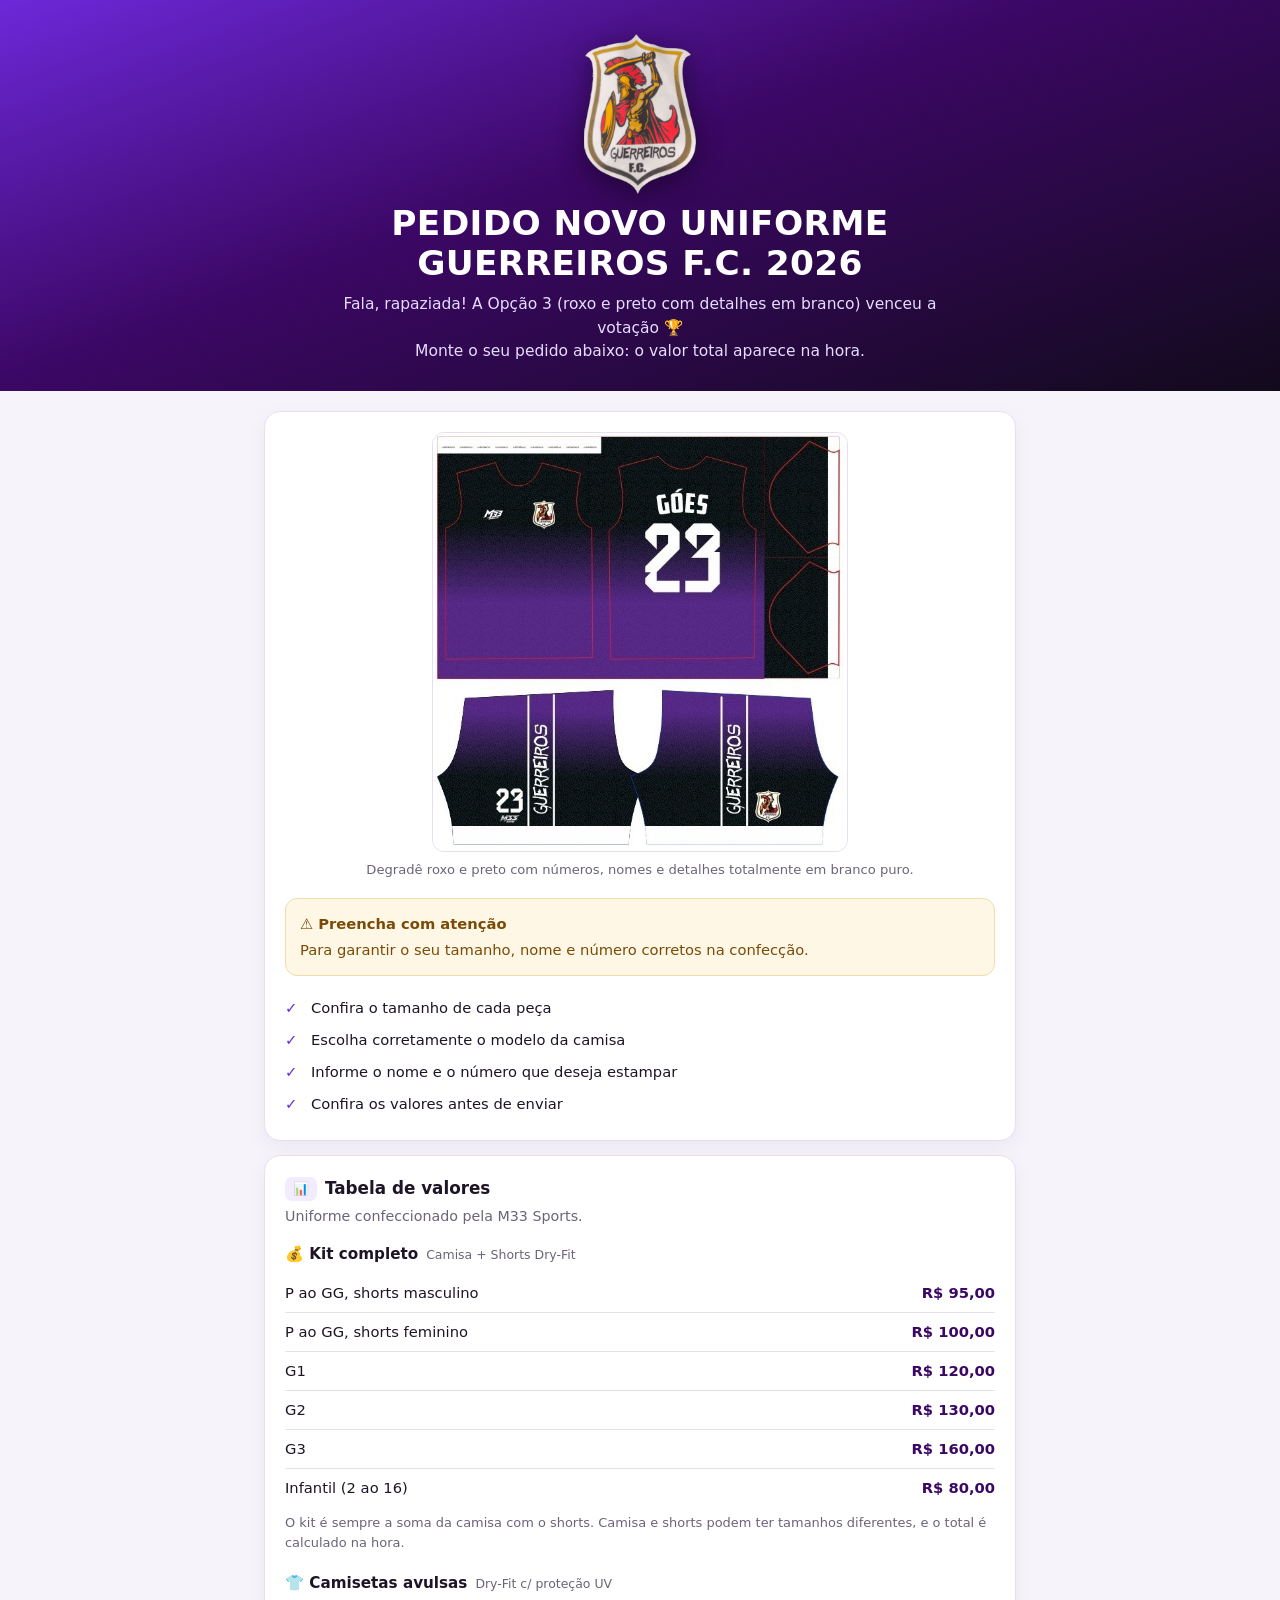
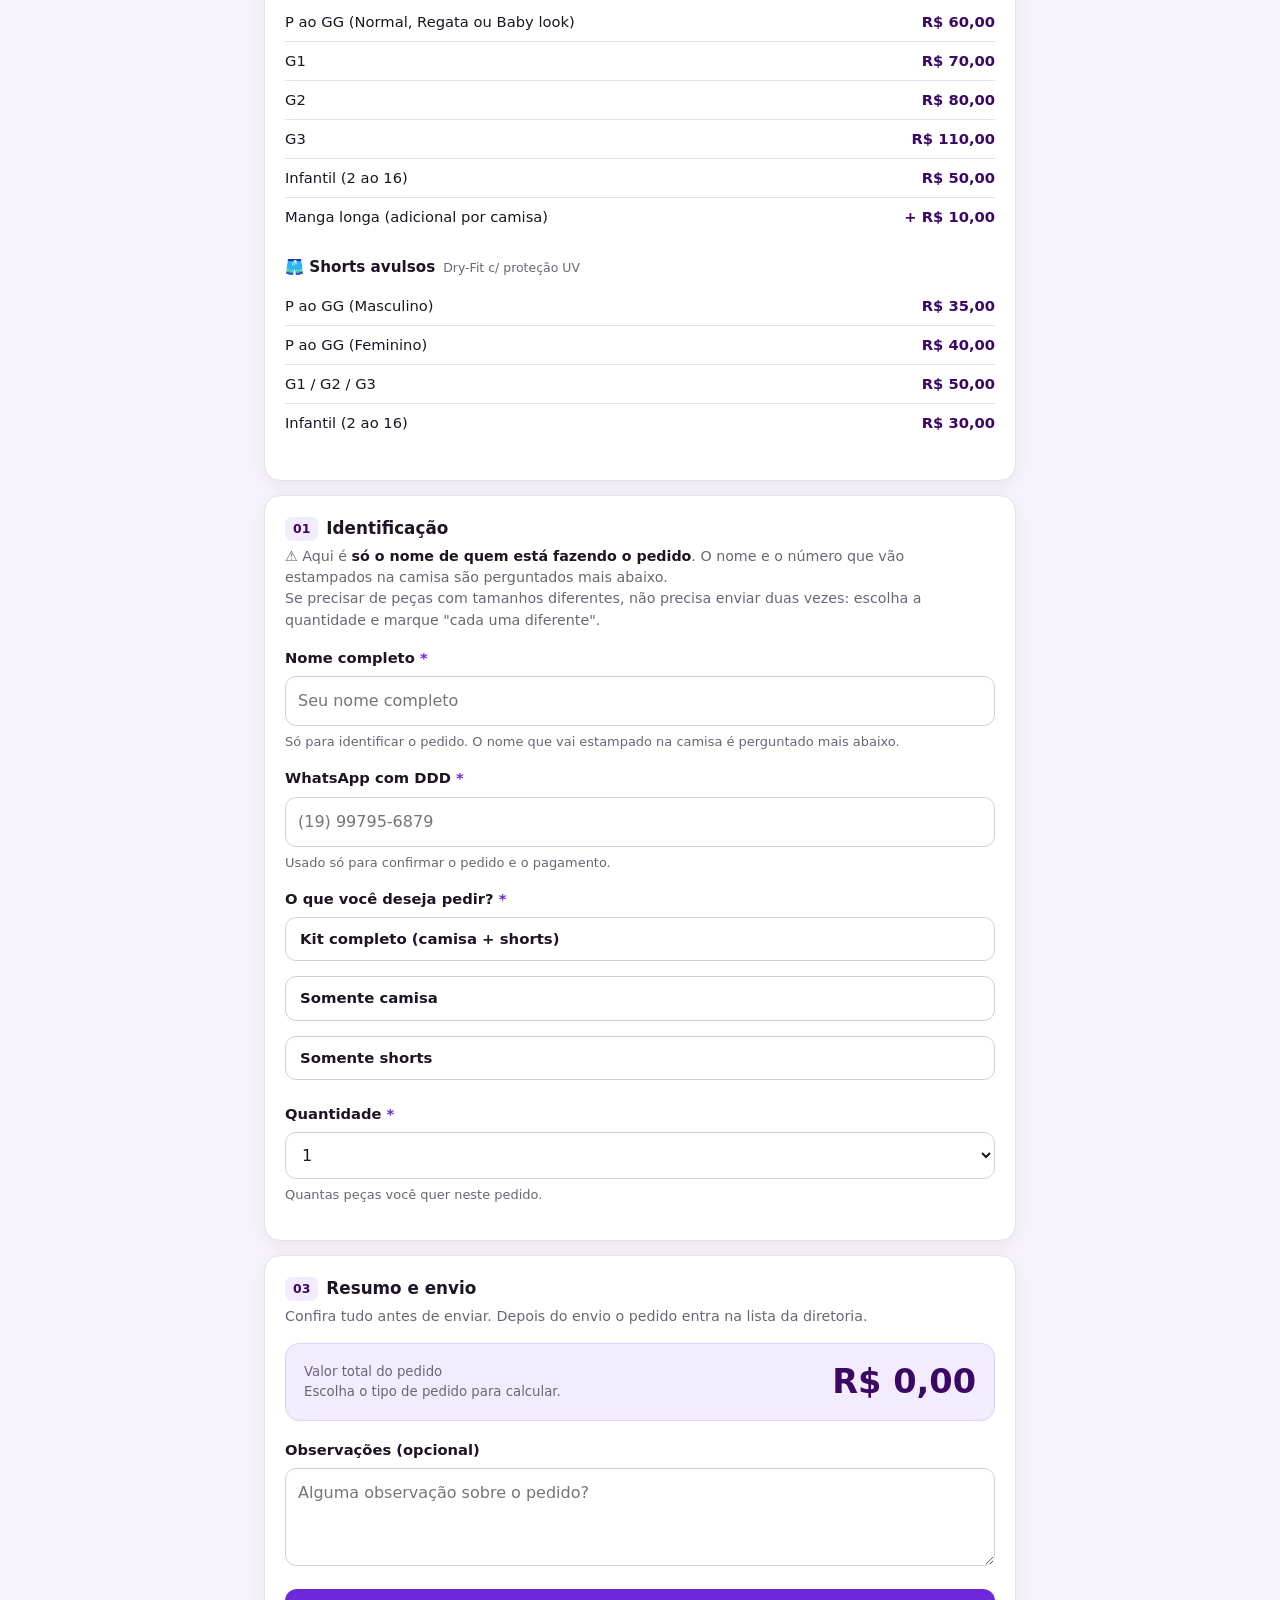
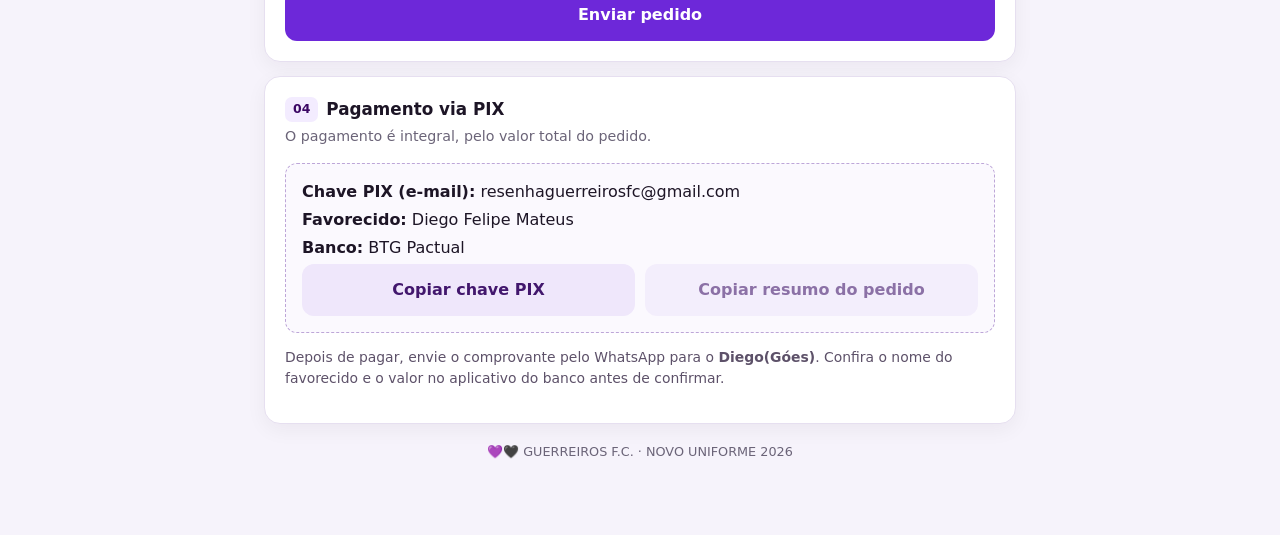
==== commit 1a1fddcf: "fix(uniforme): price the kit as the sum of its pieces, with no exception The flat R$ 95,00 for a P t" ====
--- a/static/uniforme/index.html
+++ b/static/uniforme/index.html
@@ -73,7 +73,14 @@
 textarea{resize:vertical}
 .hint{font-size:.81rem;color:var(--muted);margin:6px 0 0}
 .upper{text-transform:uppercase}
-.two{display:grid;grid-template-columns:repeat(2,minmax(0,1fr));gap:14px}
+ /* 2 para 1: o nome estampado precisa da dica cabendo numa linha, o número só
+    guarda dois dígitos. Em tela estreita vira coluna única pelo media query. */
+.two{display:grid;grid-template-columns:minmax(0,2fr) minmax(0,1fr);gap:18px;align-items:start}
+/* Sem isso só o primeiro campo do par zera a margem de cima, e os dois rótulos
+   saem desalinhados na horizontal. */
+.two>.field{margin-top:0}
+/* Campo de dois dígitos não precisa de uma caixa de nome completo. */
+input[maxlength="2"]{max-width:120px}
 fieldset{border:0;padding:0;margin:16px 0}
 fieldset:first-of-type{margin-top:0}
 
@@ -175,13 +182,14 @@
 
   <h3 class="pricegroup">💰 Kit completo <span>Camisa + Shorts Dry-Fit</span></h3>
   <table class="price">
-    <tr><td>P ao GG</td><td>R$ 95,00</td></tr>
+    <tr><td>P ao GG, shorts masculino</td><td>R$ 95,00</td></tr>
+    <tr><td>P ao GG, shorts feminino</td><td>R$ 100,00</td></tr>
     <tr><td>G1</td><td>R$ 120,00</td></tr>
     <tr><td>G2</td><td>R$ 130,00</td></tr>
     <tr><td>G3</td><td>R$ 160,00</td></tr>
     <tr><td>Infantil (2 ao 16)</td><td>R$ 80,00</td></tr>
   </table>
-  <p class="hint" style="margin:-12px 0 18px">Acima de GG o kit é a soma das duas peças. Camisa e shorts podem ter tamanhos diferentes, e aí o total é calculado na hora.</p>
+  <p class="hint" style="margin:-12px 0 18px">O kit é sempre a soma da camisa com o shorts. Camisa e shorts podem ter tamanhos diferentes, e o total é calculado na hora.</p>
 
   <h3 class="pricegroup">👕 Camisetas avulsas <span>Dry-Fit c/ proteção UV</span></h3>
   <table class="price">
@@ -252,7 +260,7 @@
   <!-- 02 - KIT -->
   <section class="card hidden" id="sec-kit" data-type="kit">
     <h2><span class="num">02</span> Kit completo</h2>
-    <p class="lead">Camisa + shorts Dry-Fit com proteção UV. P ao GG sai por R$&nbsp;95,00. Nos outros tamanhos o total é a soma das duas peças.</p>
+    <p class="lead">Camisa + shorts Dry-Fit com proteção UV. O total é a soma das duas peças, e aparece aqui embaixo enquanto você escolhe.</p>
 
     <fieldset id="f-kitCamisaTamanho">
       <span class="legend">Tamanho da camisa <span class="req">*</span></span>
@@ -299,13 +307,13 @@
       <div class="field" id="f-kitEstampa">
         <label for="kitEstampa">Nome para estampar nas costas <span class="req">*</span></label>
         <input type="text" id="kitEstampa" name="kitEstampa" class="upper" maxlength="14" placeholder="GÓES" autocomplete="off">
-        <p class="hint">Exatamente como deve aparecer, com acento se tiver.</p>
+        <p class="hint">Como deve aparecer, com acento.</p>
         <p class="err">Informe o nome que vai estampado.</p>
       </div>
       <div class="field" id="f-kitNumero">
         <label for="kitNumero">Número do uniforme <span class="req">*</span></label>
         <input type="text" id="kitNumero" name="kitNumero" inputmode="numeric" maxlength="2" placeholder="23" autocomplete="off">
-        <p class="hint">Vai nas costas da camisa e no shorts.</p>
+        <p class="hint">Nas costas e no shorts.</p>
         <p class="err">Informe um número de 0 a 99.</p>
       </div>
     </div>
@@ -344,13 +352,13 @@
       <div class="field" id="f-camisaEstampa">
         <label for="camisaEstampa">Nome para estampar nas costas <span class="req">*</span></label>
         <input type="text" id="camisaEstampa" name="camisaEstampa" class="upper" maxlength="14" placeholder="GÓES" autocomplete="off">
-        <p class="hint">Exatamente como deve aparecer, com acento se tiver.</p>
+        <p class="hint">Como deve aparecer, com acento.</p>
         <p class="err">Informe o nome que vai estampado.</p>
       </div>
       <div class="field" id="f-camisaNumero">
         <label for="camisaNumero">Número <span class="req">*</span></label>
         <input type="text" id="camisaNumero" name="camisaNumero" inputmode="numeric" maxlength="2" placeholder="23" autocomplete="off">
-        <p class="hint">Vai estampado nas costas.</p>
+        <p class="hint">Nas costas da camisa.</p>
         <p class="err">Informe um número de 0 a 99.</p>
       </div>
     </div>
@@ -381,7 +389,7 @@
     <div class="field" id="f-shortsNumero">
       <label for="shortsNumero">Número <span class="req">*</span></label>
       <input type="text" id="shortsNumero" name="shortsNumero" inputmode="numeric" maxlength="2" placeholder="23" autocomplete="off">
-      <p class="hint">Vai estampado no calção.</p>
+      <p class="hint">Estampado no calção.</p>
       <p class="err">Informe um número de 0 a 99.</p>
     </div>
   </section>
@@ -553,12 +561,12 @@
   if (size === "Infantil") return 30;
   return 0;
 }
-// The kit is the sum of both pieces, with one exception: P to GG is a flat R$ 95,00.
-// That exception is what the kit table in the Google Form calls the promo price
-// (infantil 80, G1 120, G2 130, G3 160 are already the plain sum).
+// Uma regra só: o kit é a soma das duas peças. O "preço fixo" de R$ 95,00 que
+// existia antes era 60 + 35, a soma com shorts masculino, então não era desconto
+// nenhum. Com shorts feminino a soma dá R$ 100,00, e cobrar 95 tirava R$ 5,00 do
+// caixa do time em cada kit feminino.
 function kitPrice(shirtSize, shortsSize, shortsModel, longSleeve) {
   var extra = longSleeve ? LONG_SLEEVE_EXTRA : 0;
-  if (STANDARD.indexOf(shirtSize) > -1 && STANDARD.indexOf(shortsSize) > -1) return 95 + extra;
   return shirtBasePrice(shirtSize) + extra + shortsPrice(shortsSize, shortsModel);
 }
 
@@ -647,6 +655,22 @@
   return !!model && model !== "Regata";
 }
 
+// Os campos que ainda faltam nesta peça, com o nome que a pessoa lê na tela.
+// Espelha itemComplete: se um entra aqui, o outro tem que concordar.
+function missingOf(item) {
+  const falta = [];
+  if (item.tipo === "kit" || item.tipo === "camisa") {
+    if (!item.camisaModelo) falta.push("modelo da camisa");
+    if (needsSleeve(item.camisaModelo) && !item.manga) falta.push("manga");
+    if (!item.camisaBase) falta.push("tamanho da camisa");
+  }
+  if (item.tipo === "kit" || item.tipo === "shorts") {
+    if (!item.shortsModelo) falta.push("modelo do shorts");
+    if (!item.shortsBase) falta.push("tamanho do shorts");
+  }
+  return falta;
+}
+
 function itemComplete(item) {
   var sleeveOk = !needsSleeve(item.camisaModelo) || !!item.manga;
   if (item.tipo === "kit") {
@@ -682,12 +706,17 @@
   const items = readItems();
   if (!tipo) return { total: 0, desc: "Escolha o tipo de pedido para calcular.", lines: [], items: [] };
 
-  const pending = items.filter(function (item) { return !itemComplete(item); }).length;
-  if (pending) {
-    return { total: 0, items: items, lines: [],
-             desc: pending === items.length
-               ? "Escolha os tamanhos e os modelos."
-               : "Faltam " + pending + " de " + items.length + " peças para calcular." };
+  // Dizer o que falta, e não só que falta. Com o formulário crescido, "escolha os
+  // tamanhos e os modelos" deixa a pessoa procurando qual campo ficou para trás.
+  const pending = items
+    .map(function (item, index) { return { index: index, falta: missingOf(item) }; })
+    .filter(function (p) { return p.falta.length; });
+
+  if (pending.length) {
+    const first = pending[0];
+    const onde = isVaried() ? "Peça " + (first.index + 1) + ", falta escolher: " : "Falta escolher: ";
+    const resto = pending.length > 1 ? " · e mais " + (pending.length - 1) + " peça(s)" : "";
+    return { total: 0, items: items, lines: [], desc: onde + first.falta.join(", ") + resto };
   }
 
   let total = 0;
@@ -782,7 +811,7 @@
   body += '<div class="two">';
   if (ids.estampa) {
     body += textField(ids.estampa, "Nome para estampar", "GÓES",
-      "Como deve aparecer nas costas.", 'class="upper" maxlength="14"');
+      "Com acento, se tiver.", 'class="upper" maxlength="14"');
   }
   body += textField(ids.numero, "Número", "23", "De 0 a 99.", 'inputmode="numeric" maxlength="2"');
   body += "</div>";
@@ -1039,7 +1068,9 @@
       return { state: "failed", error: err2.message };
     }
   }
-  if (payload && payload.ok) return { state: "confirmed", row: payload.row };
+  if (payload && payload.ok) {
+    return { state: "confirmed", row: payload.row, substituidas: payload.substituidas || 0 };
+  }
   // The server found an identical order already recorded. It is a warning, not a
   // refusal: the page asks and re-sends with force if the person confirms.
   if (payload && payload.duplicado) return { state: "duplicate", info: payload };
@@ -1062,11 +1093,15 @@
       (dup.quando || "outro momento") + "</strong>, protocolo <strong style=\"display:inline\">" +
       (dup.protocolo || "") + "</strong>." +
       (dup.pagamento === "Pago" ? " Esse já consta como pago." : "") +
-      "<br>Se você clicou duas vezes sem querer, pode ignorar: o pedido anterior está valendo. " +
-      "Se quer mesmo pedir outra vez a mesma peça, confirme abaixo."],
-    confirmed: ['ok', 'Pedido registrado',
+      "<br>Se foi clique duplo sem querer, pode ignorar: o anterior está valendo. " +
+      "Se não foi, escolha abaixo o que você quer."],
+    confirmed: ['ok', (result && result.substituidas ? 'Pedido corrigido' : 'Pedido registrado'),
       'Protocolo <strong style="display:inline">' + o.order_id.slice(0, 8).toUpperCase() +
-      "</strong>. O pedido entrou na planilha da diretoria. Agora faça o PIX de <strong style=\"display:inline\">" +
+      "</strong>. " +
+      (result && result.substituidas
+        ? 'O pedido anterior foi cancelado e vale só este. '
+        : 'O pedido entrou na planilha da diretoria. ') +
+      "Agora faça o PIX de <strong style=\"display:inline\">" +
       brl(o.valor_total) + "</strong> e envie o comprovante."],
     "sent-unconfirmed": ['warn', 'Pedido enviado',
       "O envio saiu, mas o navegador não conseguiu ler a confirmação do servidor. Para garantir, mande o resumo abaixo pelo WhatsApp."],
@@ -1091,9 +1126,14 @@
       ? '<button type="button" class="primary" id="novoPedido" style="margin-top:12px">➕ Fazer outro pedido</button>' +
         '<p class="hint" style="text-align:center">Para pedir outra peça, ou pedir para outra pessoa.</p>'
       : "") +
+    // Dois caminhos porque são intenções diferentes, e só quem está pedindo sabe
+    // qual é: mais uma peça igual, ou correção do que já foi enviado.
     (state === "duplicate"
-      ? '<button type="button" class="primary" id="forcarEnvio" style="margin-top:12px">Sim, quero pedir de novo</button>' +
-        '<p class="hint" style="text-align:center">Vai gravar um segundo pedido igual ao anterior.</p>'
+      ? '<button type="button" class="primary" id="forcarEnvio" style="margin-top:12px">Quero OUTRA peça igual</button>' +
+        '<p class="hint" style="text-align:center;margin-bottom:12px">Fica com as duas. A confecção produz ' +
+        'duas peças e você paga as duas.</p>' +
+        '<button type="button" class="secondary" id="substituirPedido">Era correção, trocar o anterior</button>' +
+        '<p class="hint" style="text-align:center">O pedido anterior é cancelado e vale só este.</p>'
       : "");
 
   $("copySummary").addEventListener("click", () => copyText(summary, "Resumo copiado."));
@@ -1101,6 +1141,11 @@
   if ($("forcarEnvio")) {
     $("forcarEnvio").addEventListener("click", function () {
       submitOrder(Object.assign({}, o, { force: true }));
+    });
+  }
+  if ($("substituirPedido")) {
+    $("substituirPedido").addEventListener("click", function () {
+      submitOrder(Object.assign({}, o, { substituir: true }));
     });
   }
   $("copySummaryTop").disabled = false;
